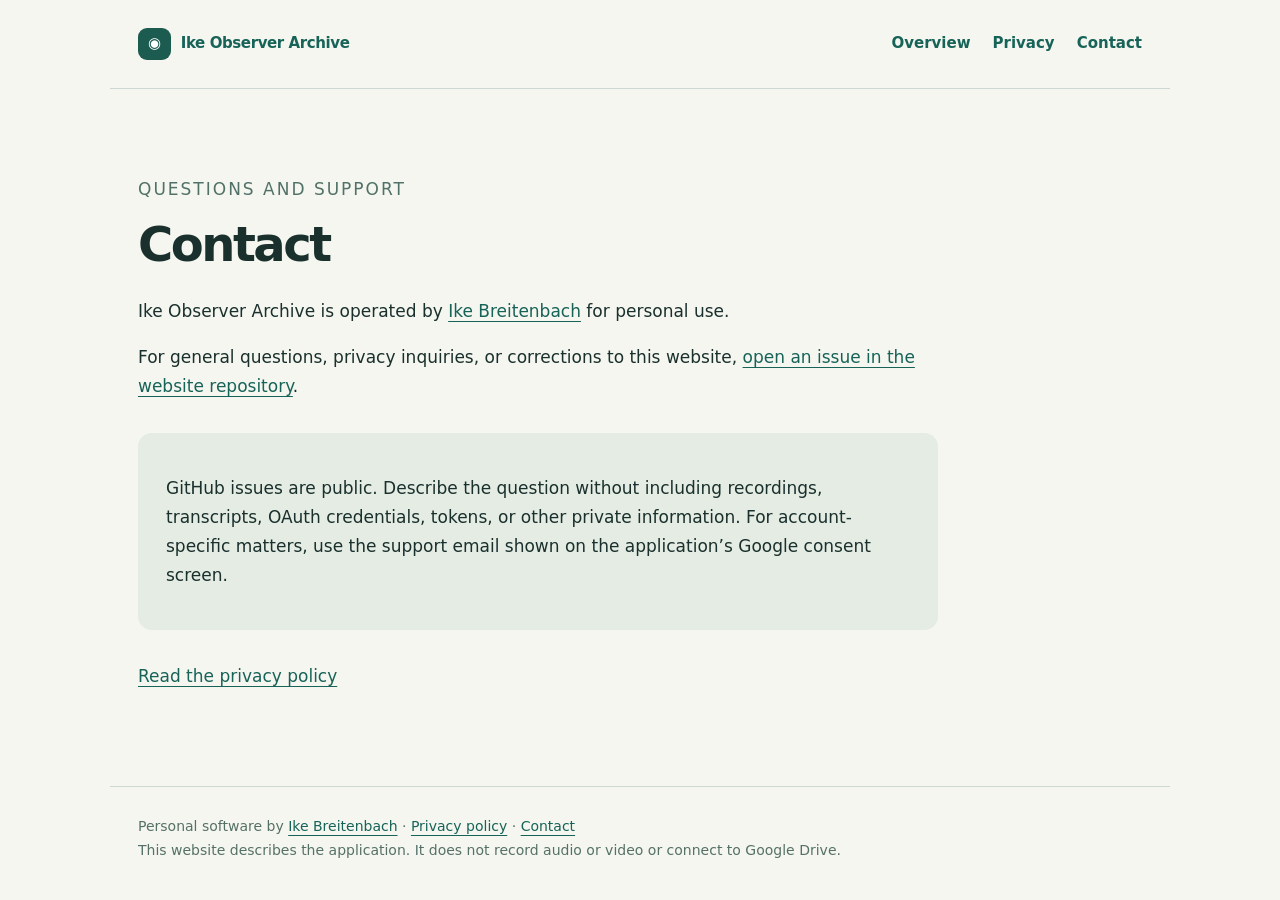
==== contact.html @ a1e4c75c "Publish observer archive homepage and privacy policy" ====
<!doctype html><html lang="en"><head><meta charset="utf-8"><meta name="viewport" content="width=device-width,initial-scale=1"><meta name="description" content="Ike Observer Archive: a personal voice and camera companion with user-controlled recording and Google Drive archives."><title>Contact | Ike Observer Archive</title><link rel="stylesheet" href="styles.css"></head><body><header><a class="brand" href="./"><span class="mark" aria-hidden="true">◉</span>Ike Observer Archive</a><nav aria-label="Main navigation"><a href="./">Overview</a><a href="privacy.html">Privacy</a><a href="contact.html">Contact</a></nav></header><main><article class="prose"><p class="eyebrow">Questions and support</p><h1>Contact</h1><p>Ike Observer Archive is operated by <a href="https://github.com/Ibreitenbach">Ike Breitenbach</a> for personal use.</p><p>For general questions, privacy inquiries, or corrections to this website, <a href="https://github.com/Ibreitenbach/ike-observer-archive-site/issues/new">open an issue in the website repository</a>.</p><section class="banner"><p>GitHub issues are public. Describe the question without including recordings, transcripts, OAuth credentials, tokens, or other private information. For account-specific matters, use the support email shown on the application’s Google consent screen.</p></section><p><a href="privacy.html">Read the privacy policy</a></p></article></main><footer>Personal software by <a href="https://github.com/Ibreitenbach">Ike Breitenbach</a> · <a href="privacy.html">Privacy policy</a> · <a href="contact.html">Contact</a><br>This website describes the application. It does not record audio or video or connect to Google Drive.</footer></body></html>
---- styles.css ----
*{box-sizing:border-box}body{margin:0;background:#f5f6f0;color:#1a302d;font:18px/1.7 system-ui,sans-serif}a{color:#176358;text-underline-offset:4px}header,main,footer{max-width:1060px;margin:auto;padding:28px}header{display:flex;align-items:center;justify-content:space-between;border-bottom:1px solid #ccd8d1;gap:20px}header a{text-decoration:none;font-size:15px;font-weight:650}nav{display:flex;gap:22px}.brand{letter-spacing:-.4px}.mark{display:inline-block;background:#1c5b50;color:white;border-radius:9px;padding:3px 10px;margin-right:10px}.eyebrow{font-size:13px;text-transform:uppercase;letter-spacing:2px;color:#517168;margin:58px 0 16px}h1{font-size:clamp(38px,6vw,68px);line-height:1.08;letter-spacing:-2.5px;font-weight:600;max-width:850px;margin:0 0 26px}h2{font-size:25px;letter-spacing:-.5px;line-height:1.25;margin:32px 0 12px}.lead{font-size:22px;max-width:760px;color:#426157}.grid{display:grid;grid-template-columns:repeat(3,1fr);gap:20px;margin:42px 0}.card{padding:26px;background:white;border:1px solid #dce3dc;border-radius:14px}.card h2{margin-top:12px}.card p{font-size:16px}.number{font-size:13px;color:#517168}.banner{background:#e4ece4;border-radius:14px;padding:24px 28px;margin:32px 0}.prose{max-width:800px}.prose h1{font-size:48px}.prose p,.prose li{font-size:17px}footer{border-top:1px solid #ccd8d1;margin-top:50px;font-size:14px;color:#557167}small{font-size:14px}a:focus-visible{outline:3px solid #9a6700;outline-offset:5px}@media(max-width:700px){header{align-items:flex-start;flex-direction:column}.grid{grid-template-columns:1fr}main,header,footer{padding:22px}.eyebrow{margin-top:30px}h1{letter-spacing:-1px}.lead{font-size:20px}.prose h1{font-size:38px}}
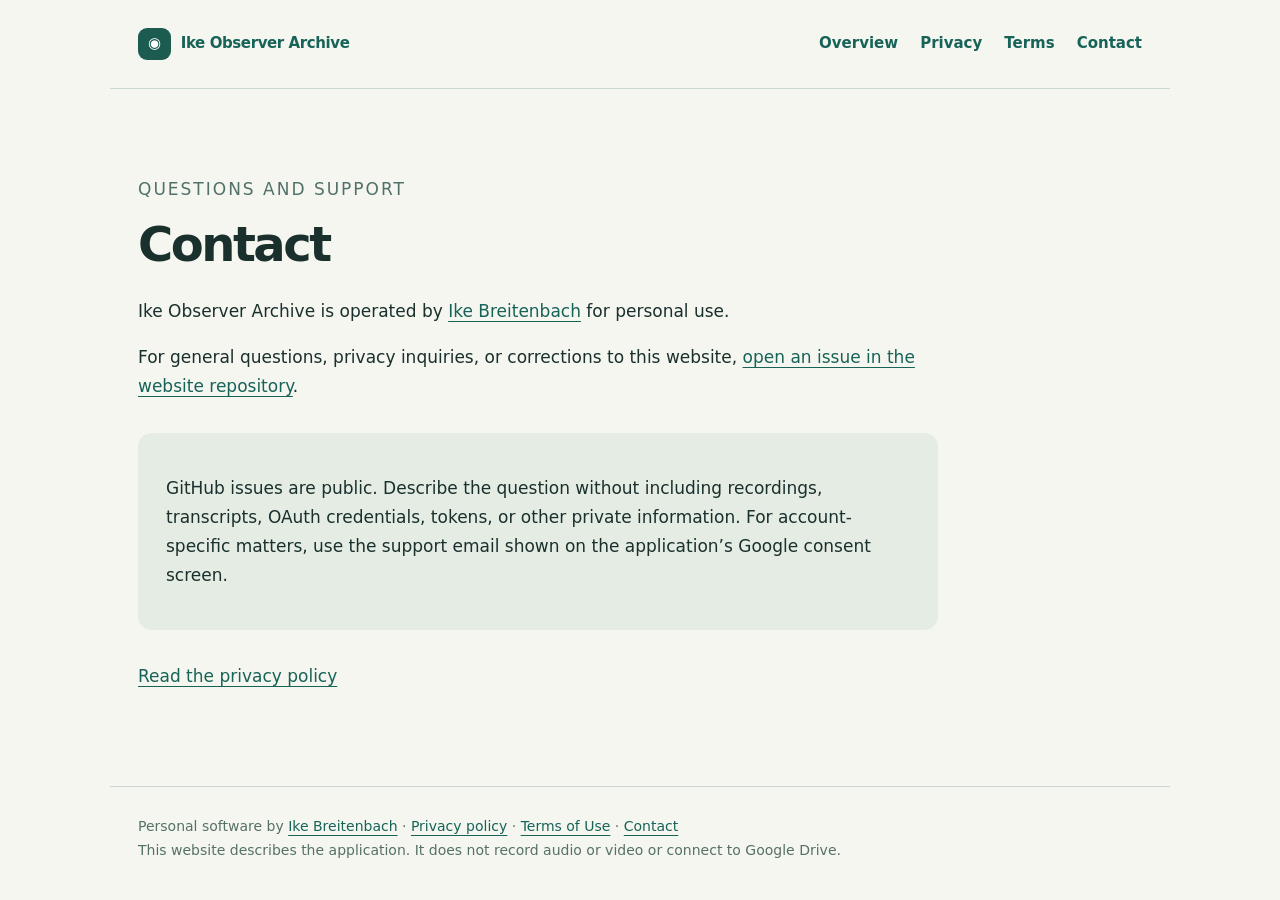
==== commit 006617e8: "Add Terms of Use and link from all pages" ====
--- a/contact.html
+++ b/contact.html
@@ -1 +1 @@
-<!doctype html><html lang="en"><head><meta charset="utf-8"><meta name="viewport" content="width=device-width,initial-scale=1"><meta name="description" content="Ike Observer Archive: a personal voice and camera companion with user-controlled recording and Google Drive archives."><title>Contact | Ike Observer Archive</title><link rel="stylesheet" href="styles.css"></head><body><header><a class="brand" href="./"><span class="mark" aria-hidden="true">◉</span>Ike Observer Archive</a><nav aria-label="Main navigation"><a href="./">Overview</a><a href="privacy.html">Privacy</a><a href="contact.html">Contact</a></nav></header><main><article class="prose"><p class="eyebrow">Questions and support</p><h1>Contact</h1><p>Ike Observer Archive is operated by <a href="https://github.com/Ibreitenbach">Ike Breitenbach</a> for personal use.</p><p>For general questions, privacy inquiries, or corrections to this website, <a href="https://github.com/Ibreitenbach/ike-observer-archive-site/issues/new">open an issue in the website repository</a>.</p><section class="banner"><p>GitHub issues are public. Describe the question without including recordings, transcripts, OAuth credentials, tokens, or other private information. For account-specific matters, use the support email shown on the application’s Google consent screen.</p></section><p><a href="privacy.html">Read the privacy policy</a></p></article></main><footer>Personal software by <a href="https://github.com/Ibreitenbach">Ike Breitenbach</a> · <a href="privacy.html">Privacy policy</a> · <a href="contact.html">Contact</a><br>This website describes the application. It does not record audio or video or connect to Google Drive.</footer></body></html>+<!doctype html><html lang="en"><head><meta charset="utf-8"><meta name="viewport" content="width=device-width,initial-scale=1"><meta name="description" content="Ike Observer Archive: a personal voice and camera companion with user-controlled recording and Google Drive archives."><title>Contact | Ike Observer Archive</title><link rel="stylesheet" href="styles.css"></head><body><header><a class="brand" href="./"><span class="mark" aria-hidden="true">◉</span>Ike Observer Archive</a><nav aria-label="Main navigation"><a href="./">Overview</a><a href="privacy.html">Privacy</a><a href="terms.html">Terms</a><a href="contact.html">Contact</a></nav></header><main><article class="prose"><p class="eyebrow">Questions and support</p><h1>Contact</h1><p>Ike Observer Archive is operated by <a href="https://github.com/Ibreitenbach">Ike Breitenbach</a> for personal use.</p><p>For general questions, privacy inquiries, or corrections to this website, <a href="https://github.com/Ibreitenbach/ike-observer-archive-site/issues/new">open an issue in the website repository</a>.</p><section class="banner"><p>GitHub issues are public. Describe the question without including recordings, transcripts, OAuth credentials, tokens, or other private information. For account-specific matters, use the support email shown on the application’s Google consent screen.</p></section><p><a href="privacy.html">Read the privacy policy</a></p></article></main><footer>Personal software by <a href="https://github.com/Ibreitenbach">Ike Breitenbach</a> · <a href="privacy.html">Privacy policy</a> · <a href="terms.html">Terms of Use</a> · <a href="contact.html">Contact</a><br>This website describes the application. It does not record audio or video or connect to Google Drive.</footer></body></html>
